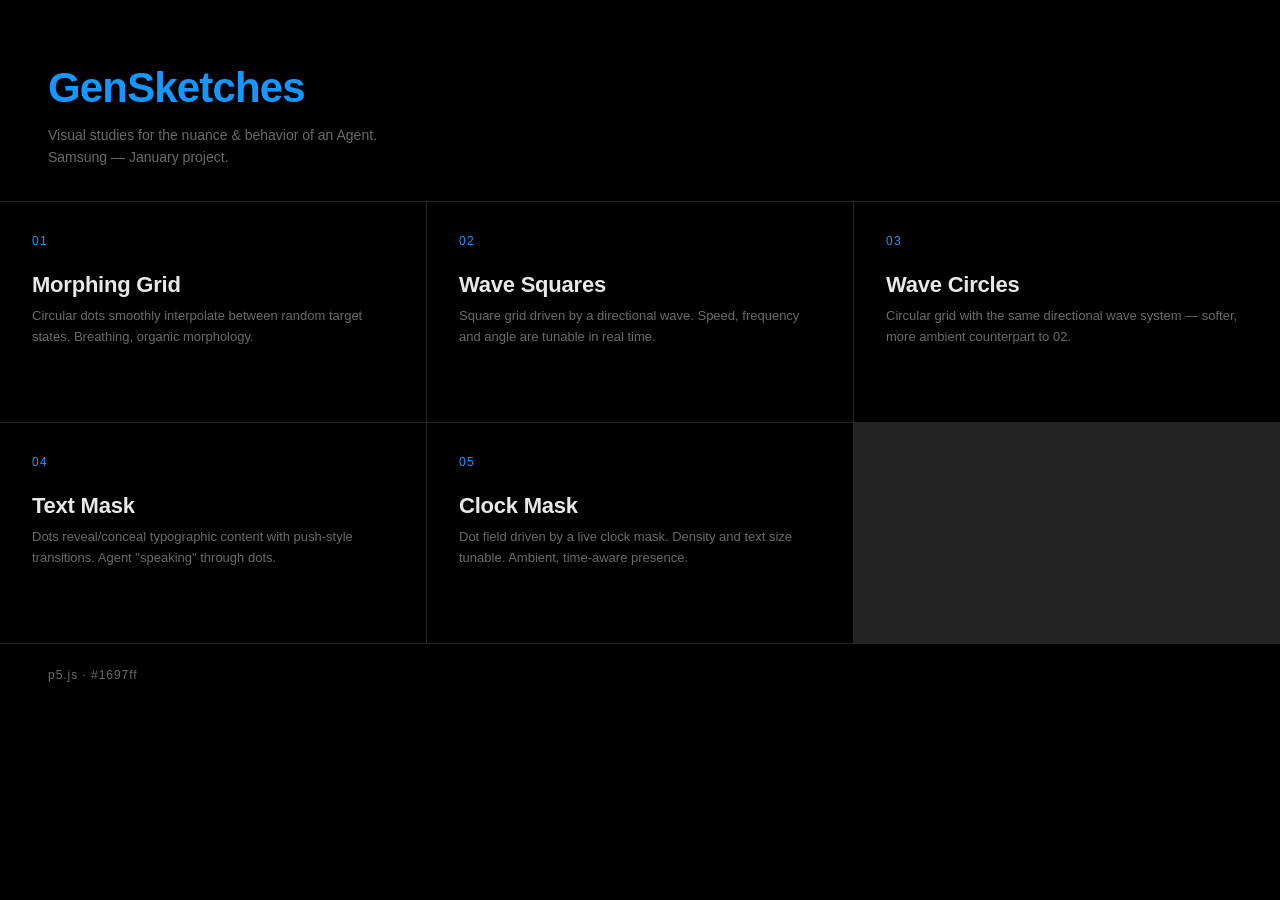
==== index.html @ 38087d25 "Initial commit: 5 p5.js sketches for Samsung Agent visual studies - 01-morphing-grid: circular dots " ====
<!DOCTYPE html>
<html lang="en">
  <head>
    <meta charset="utf-8" />
    <meta name="viewport" content="width=device-width, initial-scale=1" />
    <title>GenSketches — Samsung Agent Visual Studies</title>
    <link rel="stylesheet" href="style.css" />
  </head>
  <body>
    <header>
      <div class="title">
        <h1>GenSketches</h1>
        <p class="subtitle">
          Visual studies for the nuance &amp; behavior of an Agent.<br />
          Samsung — January project.
        </p>
      </div>
    </header>

    <main>
      <a class="card" href="01-morphing-grid/index.html">
        <div class="card-id">01</div>
        <div class="card-body">
          <h2>Morphing Grid</h2>
          <p>Circular dots smoothly interpolate between random target states. Breathing, organic morphology.</p>
        </div>
      </a>

      <a class="card" href="02-wave-squares/index.html">
        <div class="card-id">02</div>
        <div class="card-body">
          <h2>Wave Squares</h2>
          <p>Square grid driven by a directional wave. Speed, frequency and angle are tunable in real time.</p>
        </div>
      </a>

      <a class="card" href="03-wave-circles/index.html">
        <div class="card-id">03</div>
        <div class="card-body">
          <h2>Wave Circles</h2>
          <p>Circular grid with the same directional wave system — softer, more ambient counterpart to 02.</p>
        </div>
      </a>

      <a class="card" href="04-text-mask/index.html">
        <div class="card-id">04</div>
        <div class="card-body">
          <h2>Text Mask</h2>
          <p>Dots reveal/conceal typographic content with push-style transitions. Agent "speaking" through dots.</p>
        </div>
      </a>

      <a class="card" href="05-clock-mask/index.html">
        <div class="card-id">05</div>
        <div class="card-body">
          <h2>Clock Mask</h2>
          <p>Dot field driven by a live clock mask. Density and text size tunable. Ambient, time-aware presence.</p>
        </div>
      </a>
    </main>

    <footer>
      <span>p5.js · #1697ff</span>
    </footer>
  </body>
</html>
---- style.css ----
:root {
  --fg: #1697ff;
  --bg: #000;
  --dim: #242424;
  --text: #e8e8e8;
  --muted: #6a6a6a;
}

* { box-sizing: border-box; }

html, body {
  margin: 0;
  padding: 0;
  background: var(--bg);
  color: var(--text);
  font-family: 'Inter', -apple-system, BlinkMacSystemFont, 'Segoe UI', Helvetica, Arial, sans-serif;
  -webkit-font-smoothing: antialiased;
}

header {
  padding: 64px 48px 32px;
  border-bottom: 1px solid var(--dim);
}

.title h1 {
  margin: 0;
  font-size: 42px;
  font-weight: 600;
  letter-spacing: -0.02em;
  color: var(--fg);
}

.subtitle {
  margin: 12px 0 0;
  color: var(--muted);
  font-size: 14px;
  line-height: 1.6;
}

main {
  display: grid;
  grid-template-columns: repeat(auto-fill, minmax(320px, 1fr));
  gap: 1px;
  background: var(--dim);
  border-bottom: 1px solid var(--dim);
}

.card {
  display: flex;
  flex-direction: column;
  gap: 24px;
  padding: 32px;
  min-height: 220px;
  background: var(--bg);
  color: var(--text);
  text-decoration: none;
  transition: background 160ms ease, color 160ms ease;
}

.card:hover {
  background: var(--fg);
  color: var(--bg);
}

.card:hover .card-id,
.card:hover h2,
.card:hover p {
  color: var(--bg);
}

.card-id {
  font-size: 12px;
  letter-spacing: 0.12em;
  color: var(--fg);
  font-variant-numeric: tabular-nums;
}

.card-body h2 {
  margin: 0 0 8px;
  font-size: 22px;
  font-weight: 600;
  letter-spacing: -0.01em;
}

.card-body p {
  margin: 0;
  font-size: 13px;
  line-height: 1.6;
  color: var(--muted);
}

footer {
  padding: 24px 48px 48px;
  font-size: 12px;
  letter-spacing: 0.08em;
  color: var(--muted);
}

@media (max-width: 600px) {
  header { padding: 40px 24px 24px; }
  .title h1 { font-size: 32px; }
  .card { padding: 24px; min-height: 180px; }
  footer { padding: 16px 24px 32px; }
}
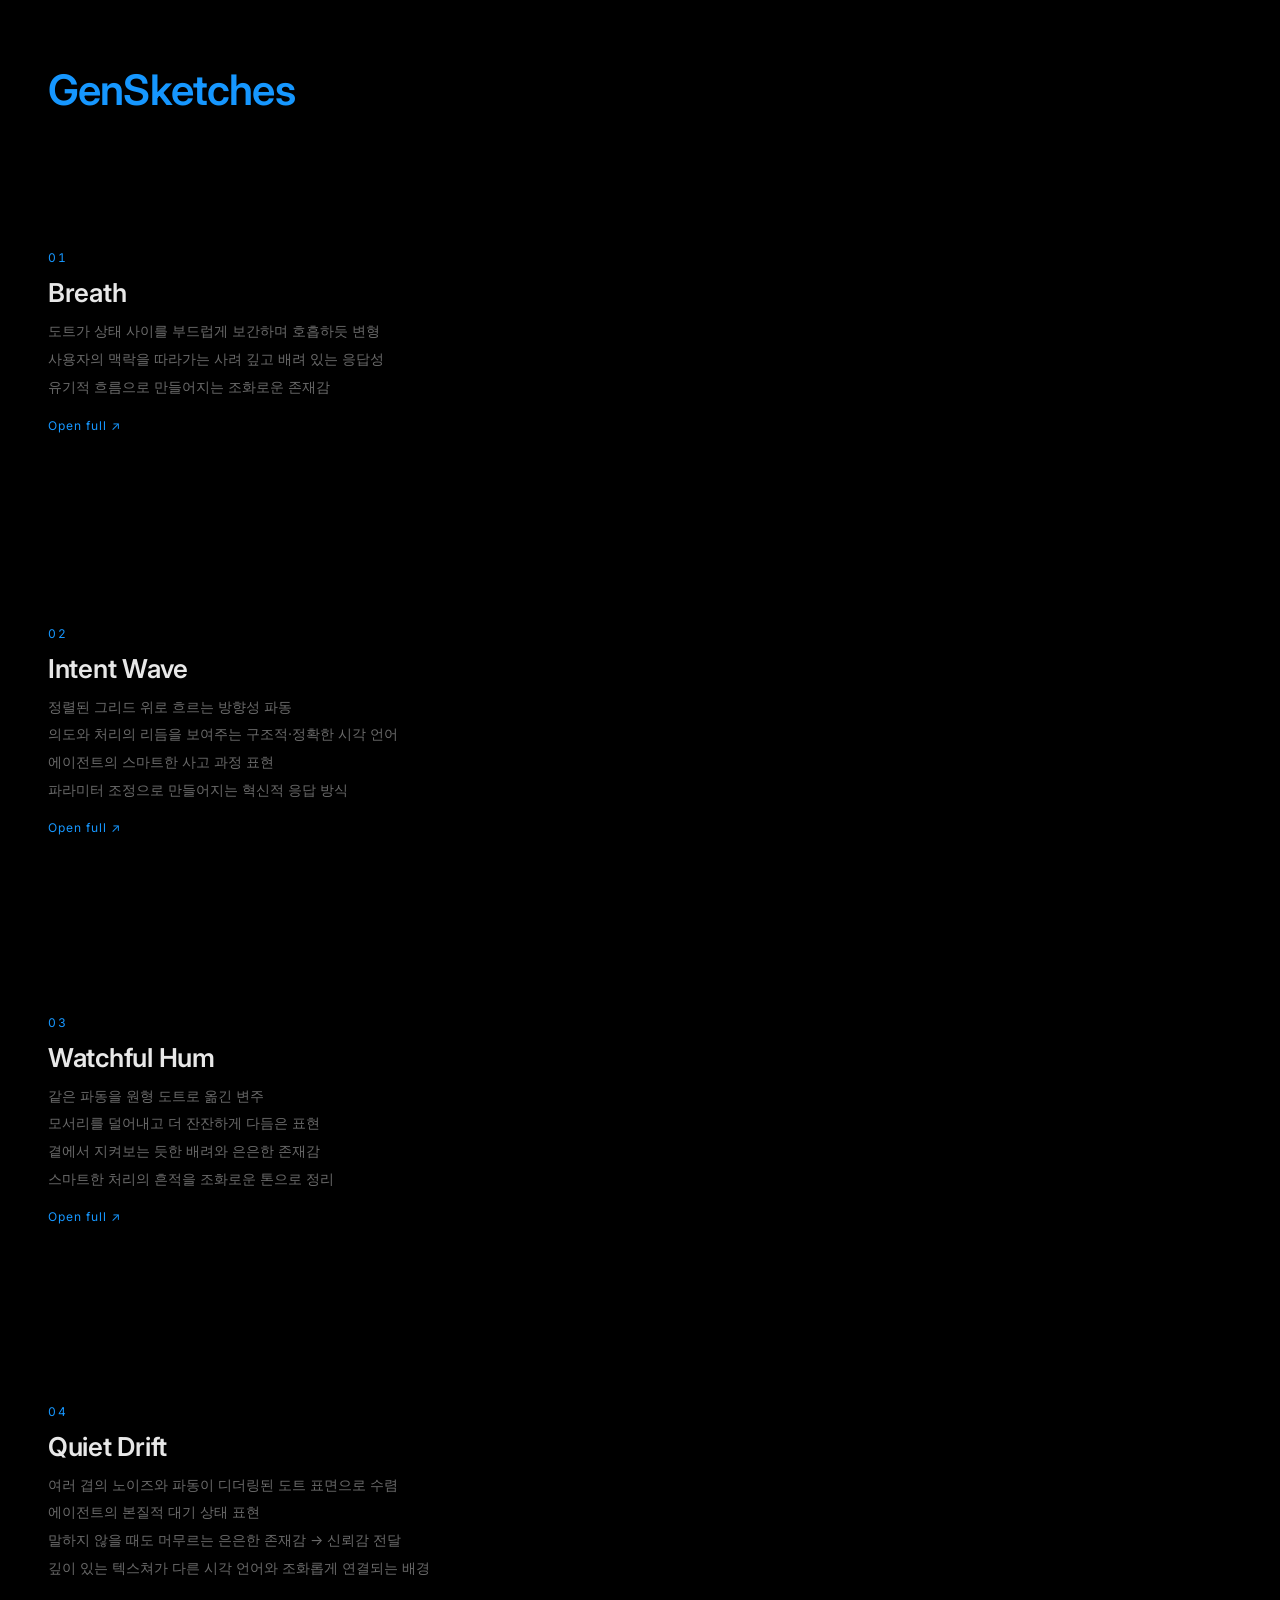
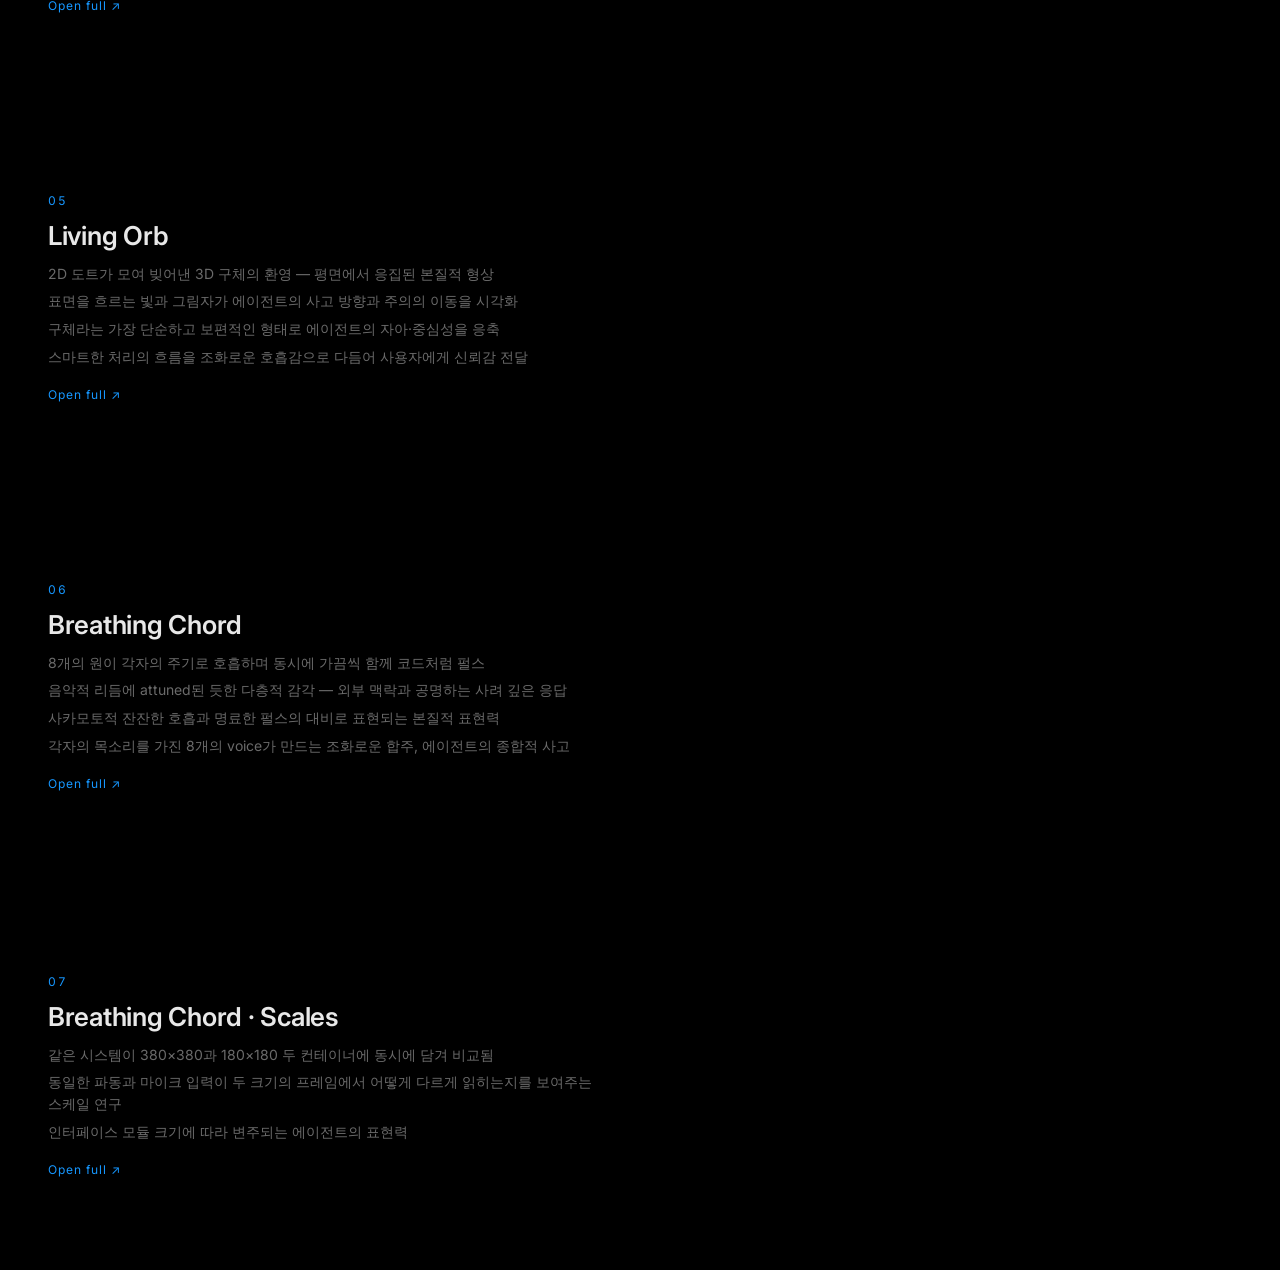
==== commit c4a862fa: "Add Sketch 06–07 (Living Orb, Breathing Chord) + update existing sketches - 06 Living Orb: 3D-feel d" ====
--- a/index.html
+++ b/index.html
@@ -4,63 +4,136 @@
     <meta charset="utf-8" />
     <meta name="viewport" content="width=device-width, initial-scale=1" />
     <title>GenSketches — Samsung Agent Visual Studies</title>
+    <link rel="preconnect" href="https://fonts.googleapis.com" />
+    <link rel="preconnect" href="https://fonts.gstatic.com" crossorigin />
+    <link href="https://fonts.googleapis.com/css2?family=Inter:wght@400;500;600;700&display=swap" rel="stylesheet" />
     <link rel="stylesheet" href="style.css" />
   </head>
   <body>
     <header>
       <div class="title">
         <h1>GenSketches</h1>
-        <p class="subtitle">
-          Visual studies for the nuance &amp; behavior of an Agent.<br />
-          Samsung — January project.
-        </p>
       </div>
     </header>
 
     <main>
-      <a class="card" href="01-morphing-grid/index.html">
-        <div class="card-id">01</div>
-        <div class="card-body">
-          <h2>Morphing Grid</h2>
-          <p>Circular dots smoothly interpolate between random target states. Breathing, organic morphology.</p>
+      <section class="row">
+        <div class="info">
+          <div class="row-id">01</div>
+          <h2>Breath</h2>
+          <ul>
+            <li>도트가 상태 사이를 부드럽게 보간하며 호흡하듯 변형</li>
+            <li>사용자의 맥락을 따라가는 사려 깊고 배려 있는 응답성</li>
+            <li>유기적 흐름으로 만들어지는 조화로운 존재감</li>
+          </ul>
+          <a class="open" href="01-morphing-grid/index.html" target="_blank" rel="noopener">Open full ↗</a>
         </div>
-      </a>
+        <a class="canvas-wrap" href="01-morphing-grid/index.html" target="_blank" rel="noopener">
+          <video src="previews/01-morphing-grid.mp4" autoplay loop muted playsinline preload="metadata"></video>
+        </a>
+      </section>
 
-      <a class="card" href="02-wave-squares/index.html">
-        <div class="card-id">02</div>
-        <div class="card-body">
-          <h2>Wave Squares</h2>
-          <p>Square grid driven by a directional wave. Speed, frequency and angle are tunable in real time.</p>
+      <section class="row">
+        <div class="info">
+          <div class="row-id">02</div>
+          <h2>Intent Wave</h2>
+          <ul>
+            <li>정렬된 그리드 위로 흐르는 방향성 파동</li>
+            <li>의도와 처리의 리듬을 보여주는 구조적·정확한 시각 언어</li>
+            <li>에이전트의 스마트한 사고 과정 표현</li>
+            <li>파라미터 조정으로 만들어지는 혁신적 응답 방식</li>
+          </ul>
+          <a class="open" href="02-wave-squares/index.html" target="_blank" rel="noopener">Open full ↗</a>
         </div>
-      </a>
+        <a class="canvas-wrap" href="02-wave-squares/index.html" target="_blank" rel="noopener">
+          <video src="previews/02-wave-squares.mp4" autoplay loop muted playsinline preload="metadata"></video>
+        </a>
+      </section>
 
-      <a class="card" href="03-wave-circles/index.html">
-        <div class="card-id">03</div>
-        <div class="card-body">
-          <h2>Wave Circles</h2>
-          <p>Circular grid with the same directional wave system — softer, more ambient counterpart to 02.</p>
+      <section class="row">
+        <div class="info">
+          <div class="row-id">03</div>
+          <h2>Watchful Hum</h2>
+          <ul>
+            <li>같은 파동을 원형 도트로 옮긴 변주</li>
+            <li>모서리를 덜어내고 더 잔잔하게 다듬은 표현</li>
+            <li>곁에서 지켜보는 듯한 배려와 은은한 존재감</li>
+            <li>스마트한 처리의 흔적을 조화로운 톤으로 정리</li>
+          </ul>
+          <a class="open" href="03-wave-circles/index.html" target="_blank" rel="noopener">Open full ↗</a>
         </div>
-      </a>
+        <a class="canvas-wrap" href="03-wave-circles/index.html" target="_blank" rel="noopener">
+          <video src="previews/03-wave-circles.mp4" autoplay loop muted playsinline preload="metadata"></video>
+        </a>
+      </section>
 
-      <a class="card" href="04-text-mask/index.html">
-        <div class="card-id">04</div>
-        <div class="card-body">
-          <h2>Text Mask</h2>
-          <p>Dots reveal/conceal typographic content with push-style transitions. Agent "speaking" through dots.</p>
+      <section class="row">
+        <div class="info">
+          <div class="row-id">04</div>
+          <h2>Quiet Drift</h2>
+          <ul>
+            <li>여러 겹의 노이즈와 파동이 디더링된 도트 표면으로 수렴</li>
+            <li>에이전트의 본질적 대기 상태 표현</li>
+            <li>말하지 않을 때도 머무르는 은은한 존재감 → 신뢰감 전달</li>
+            <li>깊이 있는 텍스쳐가 다른 시각 언어와 조화롭게 연결되는 배경</li>
+          </ul>
+          <a class="open" href="05-clock-mask/index.html" target="_blank" rel="noopener">Open full ↗</a>
         </div>
-      </a>
+        <a class="canvas-wrap" href="05-clock-mask/index.html" target="_blank" rel="noopener">
+          <video src="previews/05-clock-mask.mp4" autoplay loop muted playsinline preload="metadata"></video>
+        </a>
+      </section>
+      <section class="row">
+        <div class="info">
+          <div class="row-id">05</div>
+          <h2>Living Orb</h2>
+          <ul>
+            <li>2D 도트가 모여 빚어낸 3D 구체의 환영 — 평면에서 응집된 본질적 형상</li>
+            <li>표면을 흐르는 빛과 그림자가 에이전트의 사고 방향과 주의의 이동을 시각화</li>
+            <li>구체라는 가장 단순하고 보편적인 형태로 에이전트의 자아·중심성을 응축</li>
+            <li>스마트한 처리의 흐름을 조화로운 호흡감으로 다듬어 사용자에게 신뢰감 전달</li>
+          </ul>
+          <a class="open" href="06-living-orb/index.html" target="_blank" rel="noopener">Open full ↗</a>
+        </div>
+        <a class="canvas-wrap" href="06-living-orb/index.html" target="_blank" rel="noopener">
+          <video src="previews/06-living-orb.mp4" autoplay loop muted playsinline preload="metadata"></video>
+        </a>
+      </section>
 
-      <a class="card" href="05-clock-mask/index.html">
-        <div class="card-id">05</div>
-        <div class="card-body">
-          <h2>Clock Mask</h2>
-          <p>Dot field driven by a live clock mask. Density and text size tunable. Ambient, time-aware presence.</p>
+      <section class="row">
+        <div class="info">
+          <div class="row-id">06</div>
+          <h2>Breathing Chord</h2>
+          <ul>
+            <li>8개의 원이 각자의 주기로 호흡하며 동시에 가끔씩 함께 코드처럼 펄스</li>
+            <li>음악적 리듬에 attuned된 듯한 다층적 감각 — 외부 맥락과 공명하는 사려 깊은 응답</li>
+            <li>사카모토적 잔잔한 호흡과 명료한 펄스의 대비로 표현되는 본질적 표현력</li>
+            <li>각자의 목소리를 가진 8개의 voice가 만드는 조화로운 합주, 에이전트의 종합적 사고</li>
+          </ul>
+          <a class="open" href="08-breathing-chord/index.html" target="_blank" rel="noopener">Open full ↗</a>
         </div>
-      </a>
+        <a class="canvas-wrap" href="08-breathing-chord/index.html" target="_blank" rel="noopener">
+          <video src="previews/08-breathing-chord.mp4" autoplay loop muted playsinline preload="metadata"></video>
+        </a>
+      </section>
+
+      <section class="row">
+        <div class="info">
+          <div class="row-id">07</div>
+          <h2>Breathing Chord · Scales</h2>
+          <ul>
+            <li>같은 시스템이 380×380과 180×180 두 컨테이너에 동시에 담겨 비교됨</li>
+            <li>동일한 파동과 마이크 입력이 두 크기의 프레임에서 어떻게 다르게 읽히는지를 보여주는 스케일 연구</li>
+            <li>인터페이스 모듈 크기에 따라 변주되는 에이전트의 표현력</li>
+          </ul>
+          <a class="open" href="09-breathing-chord-b/index.html" target="_blank" rel="noopener">Open full ↗</a>
+        </div>
+        <a class="canvas-wrap" href="09-breathing-chord-b/index.html" target="_blank" rel="noopener">
+          <video src="previews/09-breathing-chord-b.mp4" autoplay loop muted playsinline preload="metadata"></video>
+        </a>
+      </section>
+
     </main>
 
-    <footer>
-      <span>p5.js · #1697ff</span>
-    </footer>
   </body>
 </html>
--- a/style.css
+++ b/style.css
@@ -1,9 +1,10 @@
 :root {
   --fg: #1697ff;
   --bg: #000;
-  --dim: #242424;
   --text: #e8e8e8;
   --muted: #6a6a6a;
+  --pad-x: 48px;
+  --preview-w: 520px;
 }
 
 * { box-sizing: border-box; }
@@ -18,8 +19,7 @@
 }
 
 header {
-  padding: 64px 48px 32px;
-  border-bottom: 1px solid var(--dim);
+  padding: 64px var(--pad-x) 32px;
 }
 
 .title h1 {
@@ -38,67 +38,120 @@
 }
 
 main {
-  display: grid;
-  grid-template-columns: repeat(auto-fill, minmax(320px, 1fr));
-  gap: 1px;
-  background: var(--dim);
-  border-bottom: 1px solid var(--dim);
+  display: flex;
+  flex-direction: column;
+  background: var(--bg);
 }
 
-.card {
+.row {
+  display: grid;
+  grid-template-columns: 1fr var(--preview-w);
+  align-items: center;
+  min-height: 360px;
+  padding: 32px var(--pad-x);
+  background: var(--bg);
+  gap: 48px;
+}
+
+.info {
   display: flex;
   flex-direction: column;
-  gap: 24px;
-  padding: 32px;
-  min-height: 220px;
-  background: var(--bg);
-  color: var(--text);
-  text-decoration: none;
-  transition: background 160ms ease, color 160ms ease;
+  gap: 12px;
+  max-width: 560px;
 }
 
-.card:hover {
-  background: var(--fg);
-  color: var(--bg);
-}
-
-.card:hover .card-id,
-.card:hover h2,
-.card:hover p {
-  color: var(--bg);
-}
-
-.card-id {
+.row-id {
   font-size: 12px;
-  letter-spacing: 0.12em;
+  letter-spacing: 0.14em;
   color: var(--fg);
   font-variant-numeric: tabular-nums;
 }
 
-.card-body h2 {
-  margin: 0 0 8px;
-  font-size: 22px;
+.info h2 {
+  margin: 0;
+  font-size: 26px;
   font-weight: 600;
   letter-spacing: -0.01em;
 }
 
-.card-body p {
+.info p {
   margin: 0;
-  font-size: 13px;
-  line-height: 1.6;
+  font-size: 14px;
+  line-height: 1.65;
   color: var(--muted);
 }
 
+.info ul {
+  margin: 0;
+  padding: 0;
+  list-style: none;
+  display: flex;
+  flex-direction: column;
+  gap: 6px;
+}
+
+.info ul li {
+  font-size: 14px;
+  line-height: 1.55;
+  color: var(--muted);
+}
+
+.open {
+  margin-top: 8px;
+  font-size: 12px;
+  letter-spacing: 0.08em;
+  color: var(--fg);
+  text-decoration: none;
+  align-self: flex-start;
+}
+
+.open:hover { text-decoration: underline; }
+
+.canvas-wrap {
+  position: relative;
+  width: 100%;
+  aspect-ratio: 16 / 10;
+  background: var(--bg);
+  overflow: hidden;
+  display: block;
+  justify-self: end;
+  border: none;
+}
+
+.canvas-wrap .slide,
+.canvas-wrap img,
+.canvas-wrap video {
+  position: absolute;
+  inset: 0;
+  width: 100%;
+  height: 100%;
+  object-fit: cover;
+  display: block;
+}
+
+.canvas-wrap:hover { opacity: 0.92; }
+
 footer {
-  padding: 24px 48px 48px;
+  padding: 24px var(--pad-x) 48px;
   font-size: 12px;
   letter-spacing: 0.08em;
   color: var(--muted);
 }
 
-@media (max-width: 600px) {
-  header { padding: 40px 24px 24px; }
+@media (max-width: 1100px) {
+  :root { --preview-w: 420px; }
+}
+
+@media (max-width: 860px) {
+  :root { --pad-x: 24px; }
+  header { padding-top: 40px; padding-bottom: 24px; }
   .title h1 { font-size: 32px; }
-  .card { padding: 24px; min-height: 180px; }
-  footer { padding: 16px 24px 32px; }
+  .row {
+    grid-template-columns: 1fr;
+    min-height: 0;
+    gap: 16px;
+    padding: 24px var(--pad-x);
+  }
+  .canvas-wrap { width: 100%; }
+  footer { padding-top: 16px; padding-bottom: 32px; }
 }
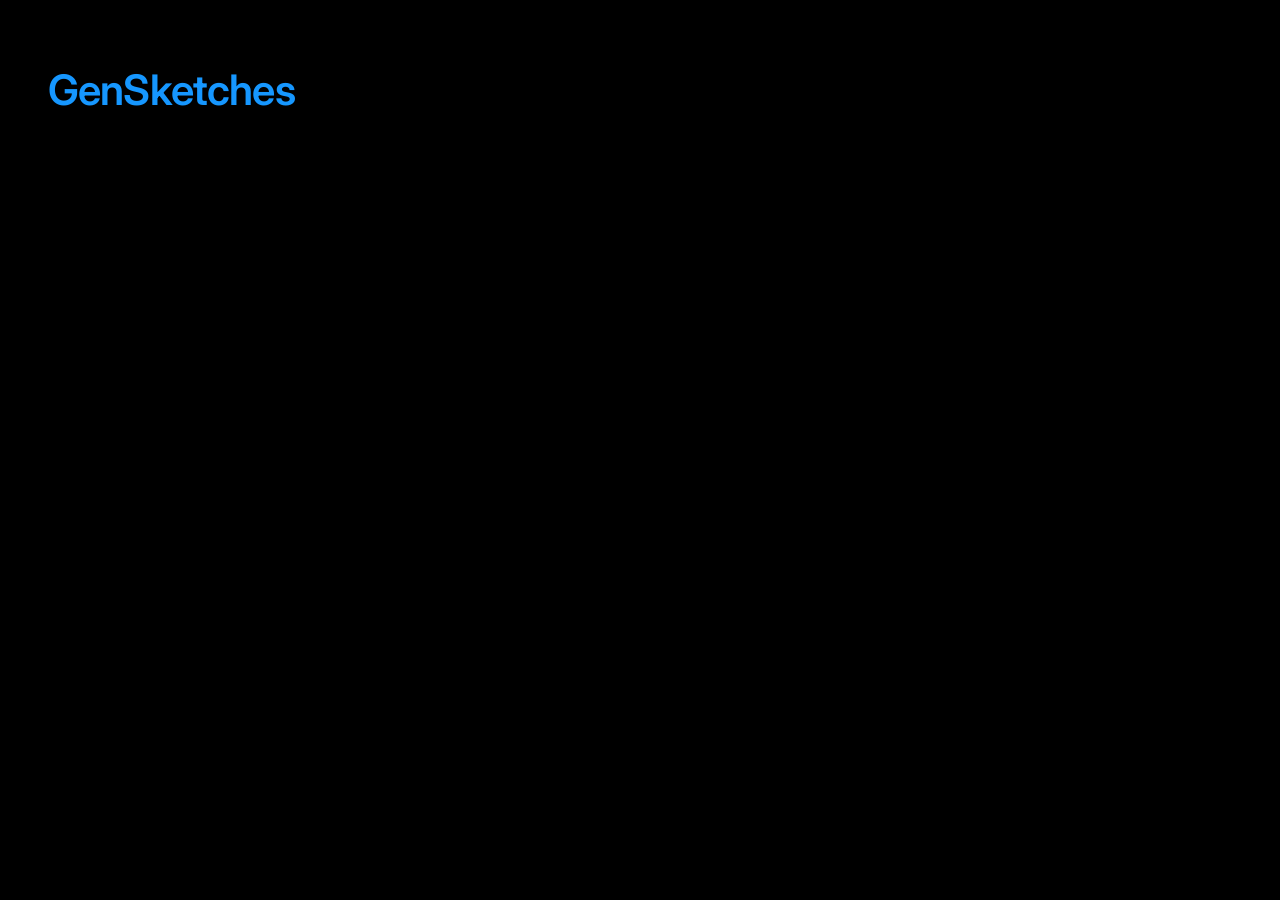
==== commit 9c4f844a: "Add sketches 11–12 (Rect of Circles) + extensive Breathing Chord polish - 11 Rect of Circles: instan" ====
--- a/index.html
+++ b/index.html
@@ -16,123 +16,34 @@
       </div>
     </header>
 
-    <main>
-      <section class="row">
-        <div class="info">
-          <div class="row-id">01</div>
-          <h2>Breath</h2>
-          <ul>
-            <li>도트가 상태 사이를 부드럽게 보간하며 호흡하듯 변형</li>
-            <li>사용자의 맥락을 따라가는 사려 깊고 배려 있는 응답성</li>
-            <li>유기적 흐름으로 만들어지는 조화로운 존재감</li>
-          </ul>
-          <a class="open" href="01-morphing-grid/index.html" target="_blank" rel="noopener">Open full ↗</a>
-        </div>
-        <a class="canvas-wrap" href="01-morphing-grid/index.html" target="_blank" rel="noopener">
-          <video src="previews/01-morphing-grid.mp4" autoplay loop muted playsinline preload="metadata"></video>
-        </a>
-      </section>
-
-      <section class="row">
-        <div class="info">
-          <div class="row-id">02</div>
-          <h2>Intent Wave</h2>
-          <ul>
-            <li>정렬된 그리드 위로 흐르는 방향성 파동</li>
-            <li>의도와 처리의 리듬을 보여주는 구조적·정확한 시각 언어</li>
-            <li>에이전트의 스마트한 사고 과정 표현</li>
-            <li>파라미터 조정으로 만들어지는 혁신적 응답 방식</li>
-          </ul>
-          <a class="open" href="02-wave-squares/index.html" target="_blank" rel="noopener">Open full ↗</a>
-        </div>
-        <a class="canvas-wrap" href="02-wave-squares/index.html" target="_blank" rel="noopener">
-          <video src="previews/02-wave-squares.mp4" autoplay loop muted playsinline preload="metadata"></video>
-        </a>
-      </section>
-
-      <section class="row">
-        <div class="info">
-          <div class="row-id">03</div>
-          <h2>Watchful Hum</h2>
-          <ul>
-            <li>같은 파동을 원형 도트로 옮긴 변주</li>
-            <li>모서리를 덜어내고 더 잔잔하게 다듬은 표현</li>
-            <li>곁에서 지켜보는 듯한 배려와 은은한 존재감</li>
-            <li>스마트한 처리의 흔적을 조화로운 톤으로 정리</li>
-          </ul>
-          <a class="open" href="03-wave-circles/index.html" target="_blank" rel="noopener">Open full ↗</a>
-        </div>
-        <a class="canvas-wrap" href="03-wave-circles/index.html" target="_blank" rel="noopener">
-          <video src="previews/03-wave-circles.mp4" autoplay loop muted playsinline preload="metadata"></video>
-        </a>
-      </section>
-
-      <section class="row">
-        <div class="info">
-          <div class="row-id">04</div>
-          <h2>Quiet Drift</h2>
-          <ul>
-            <li>여러 겹의 노이즈와 파동이 디더링된 도트 표면으로 수렴</li>
-            <li>에이전트의 본질적 대기 상태 표현</li>
-            <li>말하지 않을 때도 머무르는 은은한 존재감 → 신뢰감 전달</li>
-            <li>깊이 있는 텍스쳐가 다른 시각 언어와 조화롭게 연결되는 배경</li>
-          </ul>
-          <a class="open" href="05-clock-mask/index.html" target="_blank" rel="noopener">Open full ↗</a>
-        </div>
-        <a class="canvas-wrap" href="05-clock-mask/index.html" target="_blank" rel="noopener">
-          <video src="previews/05-clock-mask.mp4" autoplay loop muted playsinline preload="metadata"></video>
-        </a>
-      </section>
-      <section class="row">
-        <div class="info">
-          <div class="row-id">05</div>
-          <h2>Living Orb</h2>
-          <ul>
-            <li>2D 도트가 모여 빚어낸 3D 구체의 환영 — 평면에서 응집된 본질적 형상</li>
-            <li>표면을 흐르는 빛과 그림자가 에이전트의 사고 방향과 주의의 이동을 시각화</li>
-            <li>구체라는 가장 단순하고 보편적인 형태로 에이전트의 자아·중심성을 응축</li>
-            <li>스마트한 처리의 흐름을 조화로운 호흡감으로 다듬어 사용자에게 신뢰감 전달</li>
-          </ul>
-          <a class="open" href="06-living-orb/index.html" target="_blank" rel="noopener">Open full ↗</a>
-        </div>
-        <a class="canvas-wrap" href="06-living-orb/index.html" target="_blank" rel="noopener">
-          <video src="previews/06-living-orb.mp4" autoplay loop muted playsinline preload="metadata"></video>
-        </a>
-      </section>
-
-      <section class="row">
-        <div class="info">
-          <div class="row-id">06</div>
-          <h2>Breathing Chord</h2>
-          <ul>
-            <li>8개의 원이 각자의 주기로 호흡하며 동시에 가끔씩 함께 코드처럼 펄스</li>
-            <li>음악적 리듬에 attuned된 듯한 다층적 감각 — 외부 맥락과 공명하는 사려 깊은 응답</li>
-            <li>사카모토적 잔잔한 호흡과 명료한 펄스의 대비로 표현되는 본질적 표현력</li>
-            <li>각자의 목소리를 가진 8개의 voice가 만드는 조화로운 합주, 에이전트의 종합적 사고</li>
-          </ul>
-          <a class="open" href="08-breathing-chord/index.html" target="_blank" rel="noopener">Open full ↗</a>
-        </div>
-        <a class="canvas-wrap" href="08-breathing-chord/index.html" target="_blank" rel="noopener">
-          <video src="previews/08-breathing-chord.mp4" autoplay loop muted playsinline preload="metadata"></video>
-        </a>
-      </section>
-
-      <section class="row">
-        <div class="info">
-          <div class="row-id">07</div>
-          <h2>Breathing Chord · Scales</h2>
-          <ul>
-            <li>같은 시스템이 380×380과 180×180 두 컨테이너에 동시에 담겨 비교됨</li>
-            <li>동일한 파동과 마이크 입력이 두 크기의 프레임에서 어떻게 다르게 읽히는지를 보여주는 스케일 연구</li>
-            <li>인터페이스 모듈 크기에 따라 변주되는 에이전트의 표현력</li>
-          </ul>
-          <a class="open" href="09-breathing-chord-b/index.html" target="_blank" rel="noopener">Open full ↗</a>
-        </div>
-        <a class="canvas-wrap" href="09-breathing-chord-b/index.html" target="_blank" rel="noopener">
-          <video src="previews/09-breathing-chord-b.mp4" autoplay loop muted playsinline preload="metadata"></video>
-        </a>
-      </section>
-
+    <main class="stack">
+      <a class="canvas-wrap" href="01-morphing-grid/index.html" target="_blank" rel="noopener">
+        <video src="previews/01-morphing-grid.mp4" autoplay loop muted playsinline preload="metadata"></video>
+      </a>
+      <a class="canvas-wrap" href="02-wave-squares/index.html" target="_blank" rel="noopener">
+        <video src="previews/02-wave-squares.mp4" autoplay loop muted playsinline preload="metadata"></video>
+      </a>
+      <a class="canvas-wrap" href="03-wave-circles/index.html" target="_blank" rel="noopener">
+        <video src="previews/03-wave-circles.mp4" autoplay loop muted playsinline preload="metadata"></video>
+      </a>
+      <a class="canvas-wrap" href="05-clock-mask/index.html" target="_blank" rel="noopener">
+        <video src="previews/05-clock-mask.mp4" autoplay loop muted playsinline preload="metadata"></video>
+      </a>
+      <a class="canvas-wrap" href="06-living-orb/index.html" target="_blank" rel="noopener">
+        <video src="previews/06-living-orb.mp4" autoplay loop muted playsinline preload="metadata"></video>
+      </a>
+      <a class="canvas-wrap" href="08-breathing-chord/index.html" target="_blank" rel="noopener">
+        <video src="previews/08-breathing-chord.mp4" autoplay loop muted playsinline preload="metadata"></video>
+      </a>
+      <a class="canvas-wrap" href="09-breathing-chord-b/index.html" target="_blank" rel="noopener">
+        <video src="previews/09-breathing-chord-b.mp4" autoplay loop muted playsinline preload="metadata"></video>
+      </a>
+      <a class="canvas-wrap" href="11-rect-of-circles/index.html" target="_blank" rel="noopener">
+        <video src="previews/11-rect-of-circles.mp4" autoplay loop muted playsinline preload="metadata"></video>
+      </a>
+      <a class="canvas-wrap" href="12-rect-of-circles-b/index.html" target="_blank" rel="noopener">
+        <video src="previews/12-rect-of-circles-b.mp4" autoplay loop muted playsinline preload="metadata"></video>
+      </a>
     </main>
 
   </body>
--- a/style.css
+++ b/style.css
@@ -41,6 +41,43 @@
   display: flex;
   flex-direction: column;
   background: var(--bg);
+}
+
+main.stack {
+  display: block;
+  column-count: 3;
+  column-gap: 16px;
+  max-width: 1000px;
+  margin: 0 auto;
+  padding: 0 var(--pad-x) var(--pad-x);
+}
+
+main.stack .canvas-wrap {
+  position: relative;
+  display: block;
+  width: 100%;
+  margin: 0 0 16px;
+  break-inside: avoid;
+  -webkit-column-break-inside: avoid;
+  page-break-inside: avoid;
+  aspect-ratio: auto;
+  overflow: hidden;
+}
+
+main.stack .canvas-wrap video,
+main.stack .canvas-wrap img {
+  position: static;
+  display: block;
+  width: 100%;
+  height: auto;
+}
+
+@media (max-width: 700px) {
+  main.stack { column-count: 2; }
+}
+
+@media (max-width: 460px) {
+  main.stack { column-count: 1; }
 }
 
 .row {
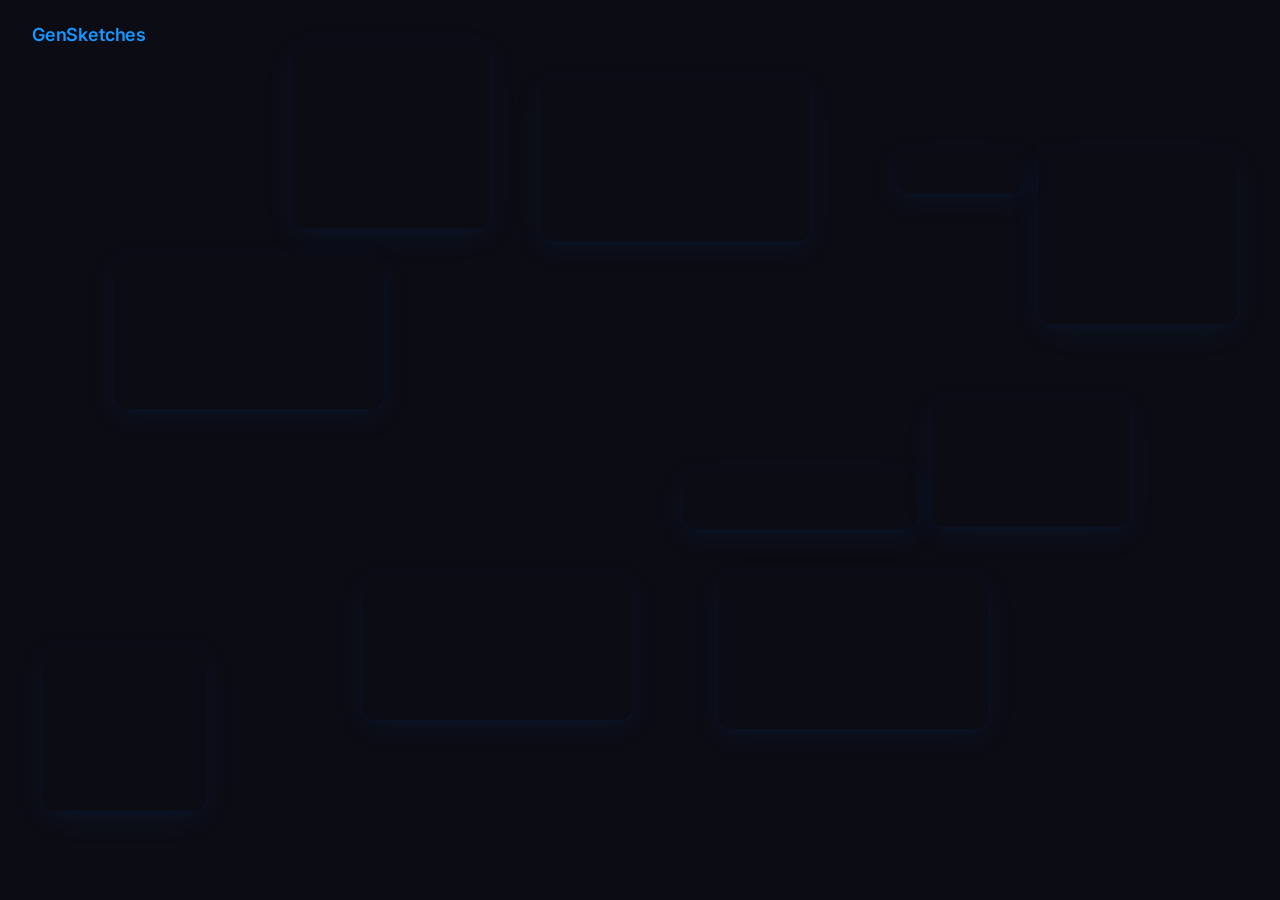
==== commit 9a72b776: "Landing page redesign (grid↔ring) + sketches 13–15 + preview polish - Landing: 18→36-col masonry wit" ====
--- a/index.html
+++ b/index.html
@@ -3,48 +3,278 @@
   <head>
     <meta charset="utf-8" />
     <meta name="viewport" content="width=device-width, initial-scale=1" />
-    <title>GenSketches — Samsung Agent Visual Studies</title>
+    <title>GenSketches</title>
     <link rel="preconnect" href="https://fonts.googleapis.com" />
     <link rel="preconnect" href="https://fonts.gstatic.com" crossorigin />
-    <link href="https://fonts.googleapis.com/css2?family=Inter:wght@400;500;600;700&display=swap" rel="stylesheet" />
+    <link href="https://fonts.googleapis.com/css2?family=Inter:wght@300;400;600&display=swap" rel="stylesheet" />
     <link rel="stylesheet" href="style.css" />
   </head>
   <body>
     <header>
-      <div class="title">
-        <h1>GenSketches</h1>
-      </div>
+      <h1>GenSketches</h1>
     </header>
 
-    <main class="stack">
-      <a class="canvas-wrap" href="01-morphing-grid/index.html" target="_blank" rel="noopener">
+    <main id="stage" class="stage">
+      <!-- data-aspect = video width/height (used to set card aspect) -->
+      <a class="card" href="01-morphing-grid/index.html" target="_blank" rel="noopener" data-aspect="1.77">
         <video src="previews/01-morphing-grid.mp4" autoplay loop muted playsinline preload="metadata"></video>
       </a>
-      <a class="canvas-wrap" href="02-wave-squares/index.html" target="_blank" rel="noopener">
-        <video src="previews/02-wave-squares.mp4" autoplay loop muted playsinline preload="metadata"></video>
-      </a>
-      <a class="canvas-wrap" href="03-wave-circles/index.html" target="_blank" rel="noopener">
+      <a class="card" href="03-wave-circles/index.html" target="_blank" rel="noopener" data-aspect="1.14">
         <video src="previews/03-wave-circles.mp4" autoplay loop muted playsinline preload="metadata"></video>
       </a>
-      <a class="canvas-wrap" href="05-clock-mask/index.html" target="_blank" rel="noopener">
+      <a class="card" href="05-clock-mask/index.html" target="_blank" rel="noopener" data-aspect="2.89" data-small="1">
         <video src="previews/05-clock-mask.mp4" autoplay loop muted playsinline preload="metadata"></video>
       </a>
-      <a class="canvas-wrap" href="06-living-orb/index.html" target="_blank" rel="noopener">
+      <a class="card" href="06-living-orb/index.html" target="_blank" rel="noopener" data-aspect="1.07" data-spans="5,6">
         <video src="previews/06-living-orb.mp4" autoplay loop muted playsinline preload="metadata"></video>
       </a>
-      <a class="canvas-wrap" href="08-breathing-chord/index.html" target="_blank" rel="noopener">
+      <a class="card" href="08-breathing-chord/index.html" target="_blank" rel="noopener" data-aspect="1.77">
         <video src="previews/08-breathing-chord.mp4" autoplay loop muted playsinline preload="metadata"></video>
       </a>
-      <a class="canvas-wrap" href="09-breathing-chord-b/index.html" target="_blank" rel="noopener">
+      <a class="card" href="09-breathing-chord-b/index.html" target="_blank" rel="noopener" data-aspect="1.66">
         <video src="previews/09-breathing-chord-b.mp4" autoplay loop muted playsinline preload="metadata"></video>
       </a>
-      <a class="canvas-wrap" href="11-rect-of-circles/index.html" target="_blank" rel="noopener">
+      <a class="card" href="11-rect-of-circles/index.html" target="_blank" rel="noopener" data-aspect="3.93">
         <video src="previews/11-rect-of-circles.mp4" autoplay loop muted playsinline preload="metadata"></video>
       </a>
-      <a class="canvas-wrap" href="12-rect-of-circles-b/index.html" target="_blank" rel="noopener">
+      <a class="card" href="12-rect-of-circles-b/index.html" target="_blank" rel="noopener" data-aspect="1.88">
         <video src="previews/12-rect-of-circles-b.mp4" autoplay loop muted playsinline preload="metadata"></video>
       </a>
+      <a class="card" href="13-ai-sparkle/index.html" target="_blank" rel="noopener" data-aspect="1.00" data-spans="4,5">
+        <video src="previews/13-ai-sparkle.mp4" autoplay loop muted playsinline preload="metadata"></video>
+      </a>
+      <a class="card" href="15-living-orb-b/index.html" target="_blank" rel="noopener" data-aspect="1.55" data-spans="5,6">
+        <video src="previews/15-living-orb-b.mp4" autoplay loop muted playsinline preload="metadata"></video>
+      </a>
     </main>
 
+    <div class="hint" id="hint">press any key — grid ↔ ring</div>
+
+    <script>
+      (function () {
+        const COLS = 36;              // finer grid → tighter packing, less overlap
+        const COL_SPANS = [6, 7, 8];  // default widths (max 8 cells)
+        const SMALL_SPANS = [4, 5, 6]; // for cards marked data-small="1"
+        const GUTTER = 14;            // px gap between cards
+        const TRANSITION_MS = 900;
+        const RING_HOLD_MS = 5500;
+        const RING_RADIUS_FRAC = 0.30;
+        const RING_CARD_FRAC = 0.055;
+        const ROTATION_RATE = 0.0035;
+
+        const stage = document.getElementById('stage');
+        const hint = document.getElementById('hint');
+        const cards = Array.from(document.querySelectorAll('.card'));
+
+        // Track hover per card (used for the ring-mode 3× enlarge)
+        cards.forEach(el => {
+          el._hover = false;
+          el._scale = 1;
+          el.addEventListener('mouseenter', () => { el._hover = true; });
+          el.addEventListener('mouseleave', () => { el._hover = false; });
+        });
+
+        let state = 'grid';
+        let rotation = 0;
+        let rafId = null;
+        let holdTimeout = null;
+
+        function vw() { return window.innerWidth; }
+        function vh() { return window.innerHeight; }
+
+        function setTransition(ms) {
+          cards.forEach(c => {
+            c.style.transition = ms === 0
+              ? 'none'
+              : `transform ${ms}ms cubic-bezier(0.65,0,0.35,1), width ${ms}ms cubic-bezier(0.65,0,0.35,1), height ${ms}ms cubic-bezier(0.65,0,0.35,1)`;
+          });
+        }
+
+        function layoutGrid() {
+          const cellW = vw() / COLS;
+          const cellH = cellW;
+          const ROWS = Math.max(1, Math.floor(vh() / cellH));
+          const occupied = Array.from({ length: ROWS }, () => new Array(COLS).fill(false));
+
+          // Keep 1 cell of margin on every side (so cards never touch the
+          // edges or overlap the GenSketches title at top-left).
+          const MARGIN_COLS = 1;
+          const MARGIN_ROWS = 1;
+          for (let rr = 0; rr < ROWS; rr++) {
+            for (let m = 0; m < MARGIN_COLS; m++) {
+              occupied[rr][m] = true;
+              occupied[rr][COLS - 1 - m] = true;
+            }
+          }
+          for (let cc = 0; cc < COLS; cc++) {
+            for (let m = 0; m < MARGIN_ROWS; m++) {
+              if (occupied[m]) occupied[m][cc] = true;
+              if (occupied[ROWS - 1 - m]) occupied[ROWS - 1 - m][cc] = true;
+            }
+          }
+
+          function fits(r, c, cw, ch) {
+            if (r + ch > ROWS || c + cw > COLS) return false;
+            for (let dr = 0; dr < ch; dr++) {
+              for (let dc = 0; dc < cw; dc++) {
+                if (occupied[r + dr][c + dc]) return false;
+              }
+            }
+            return true;
+          }
+          function mark(r, c, cw, ch) {
+            for (let dr = 0; dr < ch; dr++) {
+              for (let dc = 0; dc < cw; dc++) {
+                occupied[r + dr][c + dc] = true;
+              }
+            }
+          }
+
+          // Build a spec per card, then place LARGEST first so big cards
+          // claim space while the grid is empty (greatly reduces overlap).
+          const specs = cards.map(el => {
+            const aspect = parseFloat(el.dataset.aspect) || 1;
+            // Per-card span pool: data-spans="5,6" overrides; else small/default.
+            let pool;
+            if (el.dataset.spans) {
+              pool = el.dataset.spans.split(',').map(n => parseInt(n, 10));
+            } else {
+              pool = el.dataset.small === '1' ? SMALL_SPANS : COL_SPANS;
+            }
+            let cw = pool[Math.floor(Math.random() * pool.length)];
+            cw = Math.min(cw, COLS);
+            return { el, aspect, cw };
+          });
+          specs.sort((a, b) => b.cw - a.cw);
+
+          specs.forEach(spec => {
+            let { el, aspect, cw } = spec;
+            // Shrink the card (in whole columns) until it fits somewhere.
+            // Card visual size is inset by GUTTER so gaps appear between cards.
+            let placed = false, r = 0, c = 0, ch = 1, widthPx = 0, heightPx = 0;
+            for (; cw >= 2 && !placed; cw--) {
+              widthPx = cw * cellW - GUTTER;          // inset for gutter
+              heightPx = widthPx / aspect;
+              ch = Math.max(1, Math.ceil((heightPx + GUTTER) / cellH));
+              const candidates = [];
+              for (let rr = 0; rr + ch <= ROWS; rr++) {
+                for (let cc = 0; cc + cw <= COLS; cc++) {
+                  if (fits(rr, cc, cw, ch)) candidates.push([rr, cc]);
+                }
+              }
+              if (candidates.length > 0) {
+                [r, c] = candidates[Math.floor(Math.random() * candidates.length)];
+                mark(r, c, cw, ch);
+                placed = true;
+              }
+            }
+            if (!placed) {
+              cw = 2; widthPx = cw * cellW - GUTTER; heightPx = widthPx / aspect;
+              r = 0; c = 0;
+            }
+
+            // Centre the card inside its reserved cells (half gutter each side)
+            const x = c * cellW + GUTTER / 2;
+            const y = r * cellH + GUTTER / 2;
+            el.style.width = widthPx + 'px';
+            el.style.height = heightPx + 'px';
+            el.style.transform = `translate(${x}px, ${y}px) rotate(0deg)`;
+            el.style.zIndex = '1';
+          });
+        }
+
+        function layoutRing(rot) {
+          const W = vw(), H = vh();
+          const cx = W / 2, cy = H / 2;
+          const r = Math.min(W, H) * RING_RADIUS_FRAC;
+          const s = Math.min(W, H) * RING_CARD_FRAC;
+          cards.forEach((el, i) => {
+            const a = (i / cards.length) * Math.PI * 2 - Math.PI / 2 + rot;
+            const x = cx + Math.cos(a) * r - s / 2;
+            const y = cy + Math.sin(a) * r - s / 2;
+            // Hover in ring mode → smoothly scale up to 3×
+            const target = el._hover ? 3 : 1;
+            el._scale = (el._scale || 1) + (target - (el._scale || 1)) * 0.2;
+            el.style.width = s + 'px';
+            el.style.height = s + 'px';
+            el.style.transform = `translate(${x}px, ${y}px) scale(${el._scale})`;
+            el.style.zIndex = el._hover ? '200' : '50';
+          });
+        }
+
+        function startRotation() {
+          if (state !== 'ring') return;
+          setTransition(0);
+          let lastT = performance.now();
+          function spin(now) {
+            if (state !== 'ring') return;
+            const dt = now - lastT; lastT = now;
+            rotation += ROTATION_RATE * (dt / 16.67);
+            layoutRing(rotation);
+            rafId = requestAnimationFrame(spin);
+          }
+          rafId = requestAnimationFrame(spin);
+
+          holdTimeout = setTimeout(() => {
+            if (state !== 'ring') return;
+            cancelAnimationFrame(rafId);
+            rafId = null;
+            state = 'toGrid';
+            setTransition(TRANSITION_MS);
+            layoutGrid();
+            setTimeout(() => { if (state === 'toGrid') state = 'grid'; }, TRANSITION_MS);
+          }, RING_HOLD_MS);
+        }
+
+        function toggle() {
+          if (state === 'grid') {
+            hint.style.display = 'none';
+            state = 'toRing';
+            setTransition(TRANSITION_MS);
+            rotation = 0;
+            layoutRing(0);
+            setTimeout(() => {
+              if (state === 'toRing') { state = 'ring'; startRotation(); }
+            }, TRANSITION_MS);
+          } else if (state === 'ring') {
+            if (rafId) cancelAnimationFrame(rafId);
+            if (holdTimeout) clearTimeout(holdTimeout);
+            rafId = null;
+            state = 'toGrid';
+            setTransition(TRANSITION_MS);
+            layoutGrid();
+            setTimeout(() => { if (state === 'toGrid') state = 'grid'; }, TRANSITION_MS);
+          }
+        }
+
+        function applyGridGuide() {
+          // Sets CSS vars so the grid guide aligns to live cell width + gutter.
+          stage.style.setProperty('--col-w', (vw() / COLS) + 'px');
+          stage.style.setProperty('--gutter', GUTTER + 'px');
+        }
+
+        // Init
+        setTransition(0);
+        applyGridGuide();
+        layoutGrid();
+        requestAnimationFrame(() => setTransition(TRANSITION_MS));
+
+        window.addEventListener('keydown', (e) => {
+          if (e.metaKey || e.ctrlKey || e.altKey) return;
+          if (e.target && /input|textarea/i.test(e.target.tagName)) return;
+          toggle();
+        });
+        document.body.addEventListener('click', (e) => {
+          if (e.target.closest('.card')) return;
+          toggle();
+        });
+
+        window.addEventListener('resize', () => {
+          applyGridGuide();
+          if (state === 'grid') layoutGrid();
+          else if (state === 'ring') layoutRing(rotation);
+        });
+      })();
+    </script>
   </body>
 </html>
--- a/style.css
+++ b/style.css
@@ -1,10 +1,8 @@
 :root {
   --fg: #1697ff;
-  --bg: #000;
+  --bg: #0c0c14;   /* matches sketch 13 preview background (12,12,20) */
   --text: #e8e8e8;
-  --muted: #6a6a6a;
-  --pad-x: 48px;
-  --preview-w: 520px;
+  --muted: #8a8a8a;
 }
 
 * { box-sizing: border-box; }
@@ -16,179 +14,87 @@
   color: var(--text);
   font-family: 'Inter', -apple-system, BlinkMacSystemFont, 'Segoe UI', Helvetica, Arial, sans-serif;
   -webkit-font-smoothing: antialiased;
+  overflow: hidden;
+  height: 100vh;
 }
 
 header {
-  padding: 64px var(--pad-x) 32px;
+  position: fixed;
+  top: 24px;
+  left: 32px;
+  z-index: 100;
+  pointer-events: none;
 }
 
-.title h1 {
+header h1 {
   margin: 0;
-  font-size: 42px;
+  font-size: 18px;
   font-weight: 600;
-  letter-spacing: -0.02em;
+  letter-spacing: -0.01em;
   color: var(--fg);
 }
 
-.subtitle {
-  margin: 12px 0 0;
-  color: var(--muted);
-  font-size: 14px;
-  line-height: 1.6;
+.stage {
+  position: fixed;
+  inset: 0;
+  background: var(--bg);
+  overflow: hidden;
+  --col-w: 0px;
+  --gutter: 14px;
 }
 
-main {
-  display: flex;
-  flex-direction: column;
-  background: var(--bg);
+
+.card {
+  position: absolute;
+  left: 0;
+  top: 0;
+  border-radius: 14px;
+  overflow: hidden;
+  box-shadow: 0 6px 22px rgba(0, 0, 0, 0.10);
+  cursor: pointer;
+  display: block;
+  transform-origin: 50% 50%;
+  background: #0c0c14;
+  /* soft darker-blue glow shadow (very subtle) */
+  box-shadow: 0 8px 28px rgba(12, 80, 160, 0.12), 0 2px 8px rgba(12, 80, 160, 0.075);
+  will-change: transform, width, height;
 }
 
-main.stack {
+.card video, .card img {
+  width: 100%;
+  height: 100%;
+  object-fit: cover;       /* card aspect now matches video — cover is exact */
   display: block;
-  column-count: 3;
-  column-gap: 16px;
-  max-width: 1000px;
-  margin: 0 auto;
-  padding: 0 var(--pad-x) var(--pad-x);
+  pointer-events: none;
 }
 
-main.stack .canvas-wrap {
-  position: relative;
-  display: block;
-  width: 100%;
-  margin: 0 0 16px;
-  break-inside: avoid;
-  -webkit-column-break-inside: avoid;
-  page-break-inside: avoid;
-  aspect-ratio: auto;
-  overflow: hidden;
+.hint {
+  position: fixed;
+  left: 50%;
+  bottom: 14px;
+  z-index: 100;
+  font-size: 12px;
+  font-weight: 500;
+  letter-spacing: 0.08em;
+  color: var(--muted);
+  background: rgba(20, 20, 20, 0.85);
+  padding: 8px 16px;
+  border-radius: 999px;
+  pointer-events: none;
+  backdrop-filter: blur(6px);
+  /* Elastic entrance: very fast launch then a damped settle (fast→slow),
+     hold, then a gentle descent. */
+  animation: hintCycle 1.7s cubic-bezier(0.16, 1, 0.3, 1) forwards;
 }
 
-main.stack .canvas-wrap video,
-main.stack .canvas-wrap img {
-  position: static;
-  display: block;
-  width: 100%;
-  height: auto;
+@keyframes hintCycle {
+  0%   { transform: translateX(-50%) translateY(70px); }   /* hidden below */
+  16%  { transform: translateX(-50%) translateY(-12px); }  /* fast launch + overshoot */
+  24%  { transform: translateX(-50%) translateY(5px); }    /* bounce back */
+  30%  { transform: translateX(-50%) translateY(-2px); }   /* smaller overshoot */
+  36%  { transform: translateX(-50%) translateY(0); }      /* settle */
+  /* hold, then a gentle, slower descent */
+  80%  { transform: translateX(-50%) translateY(0);
+         animation-timing-function: cubic-bezier(0.4, 0, 0.6, 1); }
+  100% { transform: translateX(-50%) translateY(70px); }
 }
-
-@media (max-width: 700px) {
-  main.stack { column-count: 2; }
-}
-
-@media (max-width: 460px) {
-  main.stack { column-count: 1; }
-}
-
-.row {
-  display: grid;
-  grid-template-columns: 1fr var(--preview-w);
-  align-items: center;
-  min-height: 360px;
-  padding: 32px var(--pad-x);
-  background: var(--bg);
-  gap: 48px;
-}
-
-.info {
-  display: flex;
-  flex-direction: column;
-  gap: 12px;
-  max-width: 560px;
-}
-
-.row-id {
-  font-size: 12px;
-  letter-spacing: 0.14em;
-  color: var(--fg);
-  font-variant-numeric: tabular-nums;
-}
-
-.info h2 {
-  margin: 0;
-  font-size: 26px;
-  font-weight: 600;
-  letter-spacing: -0.01em;
-}
-
-.info p {
-  margin: 0;
-  font-size: 14px;
-  line-height: 1.65;
-  color: var(--muted);
-}
-
-.info ul {
-  margin: 0;
-  padding: 0;
-  list-style: none;
-  display: flex;
-  flex-direction: column;
-  gap: 6px;
-}
-
-.info ul li {
-  font-size: 14px;
-  line-height: 1.55;
-  color: var(--muted);
-}
-
-.open {
-  margin-top: 8px;
-  font-size: 12px;
-  letter-spacing: 0.08em;
-  color: var(--fg);
-  text-decoration: none;
-  align-self: flex-start;
-}
-
-.open:hover { text-decoration: underline; }
-
-.canvas-wrap {
-  position: relative;
-  width: 100%;
-  aspect-ratio: 16 / 10;
-  background: var(--bg);
-  overflow: hidden;
-  display: block;
-  justify-self: end;
-  border: none;
-}
-
-.canvas-wrap .slide,
-.canvas-wrap img,
-.canvas-wrap video {
-  position: absolute;
-  inset: 0;
-  width: 100%;
-  height: 100%;
-  object-fit: cover;
-  display: block;
-}
-
-.canvas-wrap:hover { opacity: 0.92; }
-
-footer {
-  padding: 24px var(--pad-x) 48px;
-  font-size: 12px;
-  letter-spacing: 0.08em;
-  color: var(--muted);
-}
-
-@media (max-width: 1100px) {
-  :root { --preview-w: 420px; }
-}
-
-@media (max-width: 860px) {
-  :root { --pad-x: 24px; }
-  header { padding-top: 40px; padding-bottom: 24px; }
-  .title h1 { font-size: 32px; }
-  .row {
-    grid-template-columns: 1fr;
-    min-height: 0;
-    gap: 16px;
-    padding: 24px var(--pad-x);
-  }
-  .canvas-wrap { width: 100%; }
-  footer { padding-top: 16px; padding-bottom: 32px; }
-}
